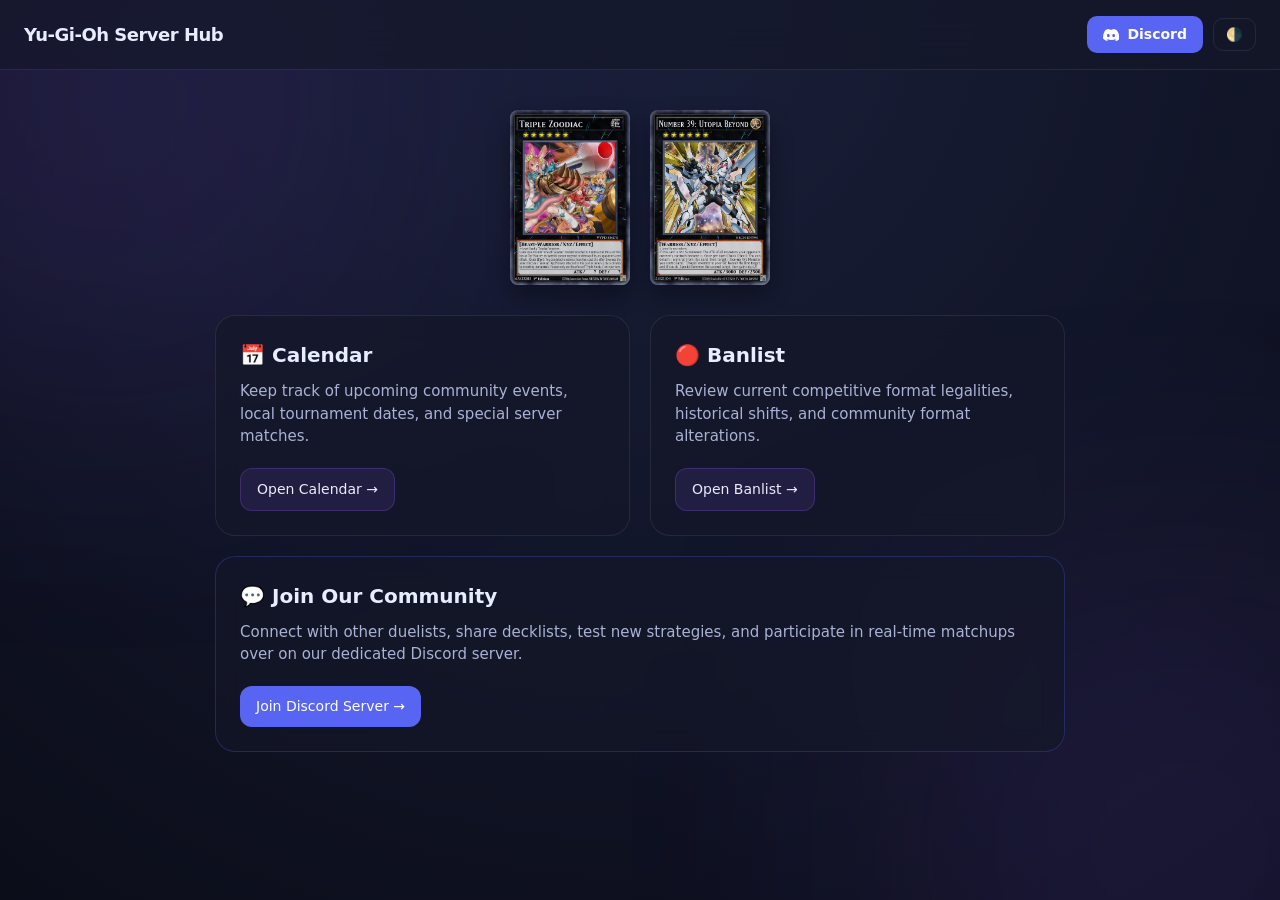
==== index.html @ 6e292252 "Update index.html" ====
<!DOCTYPE html>
<html lang="en">
<head>
  <meta charset="UTF-8" />
  <meta name="viewport" content="width=device-width, initial-scale=1.0"/>
  <title>Yu-Gi-Oh Server Hub</title>
  
  <link rel="icon" type="image/x-icon" href="images/favicon.ico" />
  <link rel="icon" type="image/png" href="images/1.png" />

  <style>
  :root {
    --bg: #0b0d19;
    --bg-gradient: radial-gradient(circle at top, #1a1f3a, #0b0d19);
    --panel: rgba(20, 23, 40, 0.65);
    --panel-border: rgba(255, 255, 255, 0.08);
    --text: #e8ecff;
    --muted: #aab2d5;
    --accent: #8b5cf6;
    --accent-glow: rgba(139, 92, 246, 0.12);
    --discord: #5865F2;
  }
      
  body.light {
    --bg: #f4f6fa;
    --bg-gradient: radial-gradient(circle at top, #e3e8f8, #f4f6fa);
    --panel: rgba(255, 255, 255, 0.75);
    --panel-border: rgba(0, 0, 0, 0.06);
    --text: #1a1d29;
    --muted: #5c6484;
    --accent: #6d28d9;
    --accent-glow: rgba(109, 40, 217, 0.06);
  }
      
  html {
    background-color: #0b0d19;
  }
  html.light {
    background-color: #f4f6fa;
  }

  body {
    margin: 0;
    font-family: system-ui, -apple-system, BlinkMacSystemFont, Arial, sans-serif;
    background-color: var(--bg);
    background-image: var(--bg-gradient);
    background-attachment: fixed;
    background-repeat: no-repeat;
    color: var(--text);
    overflow-x: hidden;
    line-height: 1.5;
    min-height: 100vh;
  }
      
  /* Background Ambient Glows */
  body::before,
  body::after {
    content: "";
    position: fixed;
    width: 500px;
    height: 500px;
    background: var(--accent);
    filter: blur(140px);
    opacity: var(--accent-glow-opacity, 0.15);
    z-index: 0;
    pointer-events: none;
    transition: background 0.3s, opacity 0.3s;
  }
  body.light::before, body.light::after { --accent-glow-opacity: 0.07; }
  body::before { top: -150px; left: -150px; }
  body::after { bottom: -200px; right: -150px; }
      
  /* Header */
  header {
    position: sticky;
    top: 0;
    z-index: 10;
    display: flex;
    justify-content: space-between;
    align-items: center;
    padding: 16px 24px;
    background: var(--panel);
    backdrop-filter: blur(16px);
    -webkit-backdrop-filter: blur(16px);
    border-bottom: 1px solid var(--panel-border);
  }
      
  .header-brand h1 {
    font-size: 18px;
    font-weight: 700;
    margin: 0;
    letter-spacing: -0.5px;
  }
      
  .header-actions {
    display: flex;
    gap: 10px;
    align-items: center;
  }
      
  /* Buttons & Links */
  button {
    background: transparent;
    border: 1px solid var(--panel-border);
    color: var(--text);
    padding: 8px 12px;
    border-radius: 10px;
    cursor: pointer;
    display: inline-flex;
    align-items: center;
    justify-content: center;
    transition: all 0.2s ease;
  }
      
  button:hover {
    background: rgba(255, 255, 255, 0.05);
    transform: scale(1.03);
  }
      
  body.light button:hover {
    background: rgba(0, 0, 0, 0.03);
  }
      
  .btn-discord {
    background: var(--discord);
    color: #fff;
    border: none;
    font-weight: 600;
    text-decoration: none;
    padding: 8px 16px;
    border-radius: 10px;
    font-size: 14px;
    display: inline-flex;
    align-items: center;
    gap: 8px;
    transition: all 0.2s ease;
  }
      
  .btn-discord:hover {
    background: #4752c4;
    transform: translateY(-1px);
    box-shadow: 0 4px 12px rgba(88, 101, 242, 0.3);
  }
      
  /* Layout Container */
  .container {
    max-width: 850px;
    margin: 40px auto;
    padding: 0 24px;
    position: relative;
    z-index: 2;
  }

  /* Mobile/Tablet Card Showcase Arena */
  .mobile-card-showcase {
    display: flex;
    justify-content: center;
    gap: 20px;
    margin-bottom: 30px;
  }
      
  .grid {
    display: grid;
    grid-template-columns: 1fr;
    gap: 20px;
  }
      
  @media (min-width: 650px) {
    .grid {
      grid-template-columns: 1fr 1fr;
    }
    .grid-full {
      grid-column: span 2;
    }
  }
      
  /* Cards Styling */
  .card {
    background: var(--panel);
    border: 1px solid var(--panel-border);
    border-radius: 20px;
    padding: 24px;
    backdrop-filter: blur(12px);
    -webkit-backdrop-filter: blur(12px);
    transition: transform 0.25s cubic-bezier(0.4, 0, 0.2, 1), border-color 0.25s;
    display: flex;
    flex-direction: column;
    justify-content: space-between;
  }
      
  .card:hover {
    transform: translateY(-5px);
    border-color: var(--accent);
    box-shadow: 0 10px 30px var(--accent-glow);
  }
      
  .card h2 {
    margin: 0 0 10px 0;
    font-size: 20px;
    display: flex;
    align-items: center;
    gap: 10px;
  }
      
  .card p {
    margin: 0 0 20px 0;
    color: var(--muted);
    font-size: 15px;
  }
      
  .card .card-action {
    display: inline-flex;
    align-items: center;
    align-self: flex-start;
    padding: 10px 16px;
    border-radius: 12px;
    background: var(--accent-glow);
    border: 1px solid rgba(139, 92, 246, 0.25);
    color: var(--text);
    text-decoration: none;
    font-weight: 500;
    font-size: 14px;
    transition: all 0.2s ease;
  }
      
  .card .card-action:hover {
    background: var(--accent);
    color: #fff;
    border-color: transparent;
  }
      
  /* Floating Containers & Yu-Gi-Oh Image Configs */
  .card-anim-container {
    z-index: 5;
    display: inline-block;
  }

  .floating-card {
    width: 120px;
    height: 175px;
    object-fit: cover;
    border-radius: 8px;
    box-shadow: 0 10px 25px rgba(0,0,0,0.4);
    cursor: pointer;
    opacity: 0.9;
    transition: opacity 0.15s ease;
    background-color: rgba(255, 255, 255, 0.05);
    display: block;
  }
      
  .card-anim-container:hover .floating-card {
    transform: scale(1.08);
    opacity: 1;
  }
      
  /* PC Specific Side-Float Layout Overrides */
  @media (min-width: 1300px) {
    .mobile-card-showcase {
      display: contents; 
    }
    .card-anim-container {
      position: fixed;
    }
    .floating-card {
      width: 140px;
      height: 204px;
      box-shadow: 0 200px 40px rgba(0,0,0,0.5);
    }
    .left { left: calc(50% - 630px); top: 180px; }
    .right { right: calc(50% - 630px); top: 180px; }
  }
      
  /* Float Animations on the containers */
  .float {
    animation: floaty 6s ease-in-out infinite;
  }
      
  @keyframes floaty {
    0%   { transform: translateY(0px) rotate(var(--r, 0deg)); }
    50%  { transform: translateY(-12px) rotate(calc(var(--r, 0deg) + 1.5deg)); }
    100% { transform: translateY(0px) rotate(var(--r, 0deg)); }
  }
  </style>
</head>
<body>

<header>    
  <div class="header-brand">    
    <h1>Yu-Gi-Oh Server Hub</h1>    
  </div>    
  <div class="header-actions">    
    <a href="https://discord.gg/arWVaBH9U5" target="_blank" class="btn-discord">    
      <svg width="16" height="16" viewBox="0 0 127.14 96.36" fill="currentColor"><path d="M107.7,8.07A105.15,105.15,0,0,0,77.26,0a77.19,77.19,0,0,0-3.3,6.83A96.67,96.67,0,0,0,53.22,6.83,77.19,77.19,0,0,0,49.88,0,105.15,105.15,0,0,0,19.44,8.07C3.66,31.58-1.86,54.65,1,77.53A105.73,105.73,0,0,0,32,96.36a74.37,74.37,0,0,0,6.72-10.93,68.6,68.6,0,0,1-10.64-5.12c.91-.67,1.81-1.37,2.65-2.1a75.22,75.22,0,0,0,72.94,0c.84.73,1.74,1.43,2.65,2.1a68.86,68.86,0,0,1-10.64,5.12,74.74,74.74,0,0,0,6.72,10.93,105.73,105.73,0,0,0,31.62-18.83C129.54,50.13,123.63,27.35,107.7,8.07ZM42.45,65.69C36.18,65.69,31,60,31,53S36.18,40.36,42.45,40.36,53.94,46,53.8,53,48.72,65.69,42.45,65.69Zm42.24,0C78.41,65.69,73.24,60,73.24,53S78.41,40.36,84.69,40.36,96.17,46,96,53,91,65.69,84.69,65.69Z"/></svg>    
      Discord    
    </a>    
    <button onclick="toggleTheme()" aria-label="Toggle Theme">🌗</button>    
  </div>    
</header>

<div class="container">
  <div class="mobile-card-showcase">
    <div class="card-anim-container left float" id="wrapperLeft">
      <img class="floating-card" id="cardLeft" alt="Left Card Image" />    
    </div>
    <div class="card-anim-container right float" id="wrapperRight">
      <img class="floating-card" id="cardRight" alt="Right Card Image" />
    </div>
  </div>

  <div class="grid">    
    <div class="card">    
      <div>    
        <h2>📅 Calendar</h2>    
        <p>Keep track of upcoming community events, local tournament dates, and special server matches.</p>    
      </div>    
      <a href="calendar.html" class="card-action">Open Calendar →</a>    
    </div>    

    <div class="card">    
      <div>    
        <h2>🔴 Banlist</h2>    
        <p>Review current competitive format legalities, historical shifts, and community format alterations.</p>    
      </div>    
      <a href="banlist.html" class="card-action">Open Banlist →</a>    
    </div>    

    <div class="card grid-full" style="border-color: rgba(88, 101, 242, 0.255);">    
      <div>    
        <h2>💬 Join Our Community</h2>    
        <p>Connect with other duelists, share decklists, test new strategies, and participate in real-time matchups over on our dedicated Discord server.</p>    
      </div>    
      <a href="https://discord.gg/arWVaBH9U5" target="_blank" class="card-action" style="background: var(--discord); color: white; border: none;">    
        Join Discord Server →    
      </a>    
    </div>
  </div>    
</div>

<script>    
/* ====================================    
   IMAGE ARRAY CONFIGURATION & PRELOADER    
   ==================================== */    
const VALID_IMAGES = [    
  "1.jpg", "10.jpg", "11.jpg", "2.jpg", "3.png",     
  "4.png", "5.png", "6.png", "7.png", "8.png", "9.jpg"    
];    

// Global storage array to hold initialized Image objects in background memory
const PRELOADED_CACHE = [];

function preloadAllImages() {
  VALID_IMAGES.forEach((filename) => {
    const imgObj = new Image();
    imgObj.src = `images/${filename}`;
    
    // Auto-detect case sensitivity and cache upper-case fallback variations too
    imgObj.onerror = () => {
      let fallbackPath = "";
      if (filename.endsWith(".jpg")) fallbackPath = filename.replace(".jpg", ".JPG");
      if (filename.endsWith(".png")) fallbackPath = filename.replace(".png", ".PNG");
      if (fallbackPath) {
        const fallbackObj = new Image();
        fallbackObj.src = `images/${fallbackPath}`;
        PRELOADED_CACHE.push(fallbackObj);
      }
    };
    PRELOADED_CACHE.push(imgObj);
  });
}
    
function getRandomImage() {    
  if (VALID_IMAGES.length === 0) return "";    
  const randomIndex = Math.floor(Math.random() * VALID_IMAGES.length);    
  return `images/${VALID_IMAGES[randomIndex]}`;    
}    
    
function loadWithFallback(imgElement, srcPath) {    
  // Pulling instantly from preloaded browser memory cache
  imgElement.src = srcPath;
  imgElement.style.opacity = "0.9";
  
  // Quick error handling check in case files aren't in the directory
  imgElement.onerror = () => {
    let fallbackPath = srcPath.toUpperCase().endsWith(".JPG") ? srcPath.replace(".jpg", ".JPG") : srcPath.replace(".png", ".PNG");
    imgElement.src = fallbackPath;
  };
}    
    
function setCard(el) {    
  el.style.opacity = "0";    
  setTimeout(() => {    
    loadWithFallback(el, getRandomImage());    
  }, 100);    
}    
    
function init() {    
  preloadAllImages(); // Force backgrounds to fetch every card asset right away

  const wrapperLeft = document.getElementById("wrapperLeft");
  const wrapperRight = document.getElementById("wrapperRight");
  const leftImg = document.getElementById("cardLeft");    
  const rightImg = document.getElementById("cardRight");    
    
  wrapperLeft.style.setProperty("--r", "-5deg");    
  wrapperRight.style.setProperty("--r", "5deg");    
    
  if (VALID_IMAGES.length > 0) {    
    loadWithFallback(leftImg, getRandomImage());    
    loadWithFallback(rightImg, getRandomImage());    
  }    
    
  leftImg.onclick = () => setCard(leftImg);    
  rightImg.onclick = () => setCard(rightImg);    
}    
    
/* Theme engine */    
function toggleTheme() {    
  const isLight = document.body.classList.toggle("light");    
  if (isLight) {
    document.documentElement.classList.add("light");
  } else {
    document.documentElement.classList.remove("light");
  }
  localStorage.setItem("theme", isLight ? "light" : "dark");    
}    
    
(function loadTheme(){    
  if (localStorage.getItem("theme") === "light") {    
    document.body.classList.add("light");    
    document.documentElement.classList.add("light");
  }    
})();    
    
document.addEventListener("DOMContentLoaded", init);    
</script>
</body>    
</html>
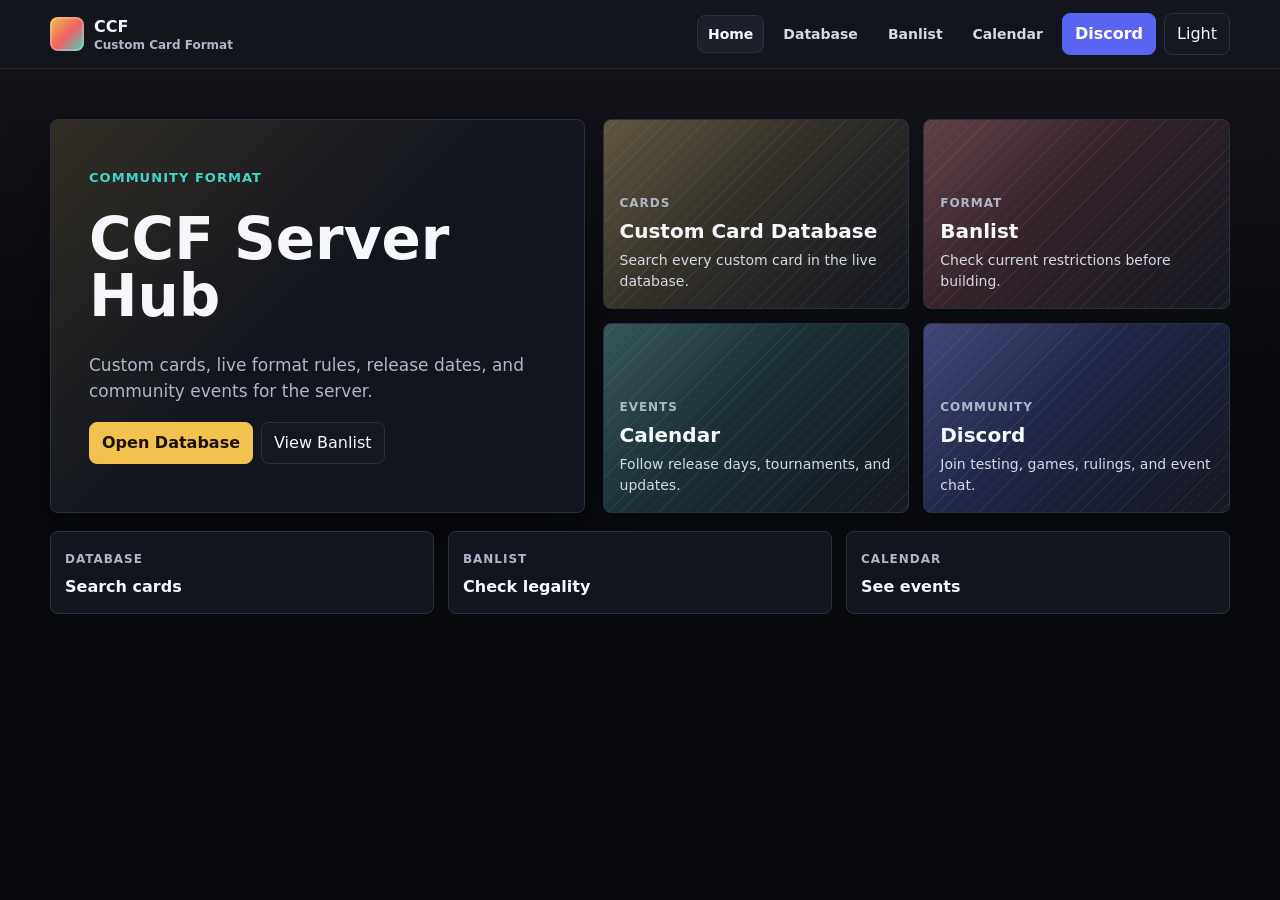
==== commit 39ecea60: "Add files via upload" ====
--- a/index.html
+++ b/index.html
@@ -2,436 +2,80 @@
 <html lang="en">
 <head>
   <meta charset="UTF-8" />
-  <meta name="viewport" content="width=device-width, initial-scale=1.0"/>
-  <title>Yu-Gi-Oh Server Hub</title>
-  
-  <link rel="icon" type="image/x-icon" href="images/favicon.ico" />
-  <link rel="icon" type="image/png" href="images/1.png" />
+  <meta name="viewport" content="width=device-width, initial-scale=1.0" />
+  <title>CCF Server Hub</title>
+  <link rel="stylesheet" href="styles.css" />
+  <script src="site.js" defer></script>
+</head>
+<body data-page="home">
+  <header class="site-header">
+    <div class="site-header-inner">
+      <a class="brand" href="index.html" aria-label="CCF home">
+        <span class="brand-mark" aria-hidden="true"></span>
+        <span>CCF<small>Custom Card Format</small></span>
+      </a>
 
-  <style>
-  :root {
-    --bg: #0b0d19;
-    --bg-gradient: radial-gradient(circle at top, #1a1f3a, #0b0d19);
-    --panel: rgba(20, 23, 40, 0.65);
-    --panel-border: rgba(255, 255, 255, 0.08);
-    --text: #e8ecff;
-    --muted: #aab2d5;
-    --accent: #8b5cf6;
-    --accent-glow: rgba(139, 92, 246, 0.12);
-    --discord: #5865F2;
-  }
-      
-  body.light {
-    --bg: #f4f6fa;
-    --bg-gradient: radial-gradient(circle at top, #e3e8f8, #f4f6fa);
-    --panel: rgba(255, 255, 255, 0.75);
-    --panel-border: rgba(0, 0, 0, 0.06);
-    --text: #1a1d29;
-    --muted: #5c6484;
-    --accent: #6d28d9;
-    --accent-glow: rgba(109, 40, 217, 0.06);
-  }
-      
-  html {
-    background-color: #0b0d19;
-  }
-  html.light {
-    background-color: #f4f6fa;
-  }
+      <nav class="site-nav" aria-label="Main navigation">
+        <a class="nav-link" data-nav="home" href="index.html">Home</a>
+        <a class="nav-link" data-nav="database" href="database.html">Database</a>
+        <a class="nav-link" data-nav="banlist" href="banlist.html">Banlist</a>
+        <a class="nav-link" data-nav="calendar" href="calendar.html">Calendar</a>
+        <a class="button discord" href="https://discord.gg/arWVaBH9U5" target="_blank" rel="noreferrer">Discord</a>
+        <button type="button" data-theme-toggle onclick="toggleTheme()">Light</button>
+      </nav>
+    </div>
+  </header>
 
-  body {
-    margin: 0;
-    font-family: system-ui, -apple-system, BlinkMacSystemFont, Arial, sans-serif;
-    background-color: var(--bg);
-    background-image: var(--bg-gradient);
-    background-attachment: fixed;
-    background-repeat: no-repeat;
-    color: var(--text);
-    overflow-x: hidden;
-    line-height: 1.5;
-    min-height: 100vh;
-  }
-      
-  /* Background Ambient Glows */
-  body::before,
-  body::after {
-    content: "";
-    position: fixed;
-    width: 500px;
-    height: 500px;
-    background: var(--accent);
-    filter: blur(140px);
-    opacity: var(--accent-glow-opacity, 0.15);
-    z-index: 0;
-    pointer-events: none;
-    transition: background 0.3s, opacity 0.3s;
-  }
-  body.light::before, body.light::after { --accent-glow-opacity: 0.07; }
-  body::before { top: -150px; left: -150px; }
-  body::after { bottom: -200px; right: -150px; }
-      
-  /* Header */
-  header {
-    position: sticky;
-    top: 0;
-    z-index: 10;
-    display: flex;
-    justify-content: space-between;
-    align-items: center;
-    padding: 16px 24px;
-    background: var(--panel);
-    backdrop-filter: blur(16px);
-    -webkit-backdrop-filter: blur(16px);
-    border-bottom: 1px solid var(--panel-border);
-  }
-      
-  .header-brand h1 {
-    font-size: 18px;
-    font-weight: 700;
-    margin: 0;
-    letter-spacing: -0.5px;
-  }
-      
-  .header-actions {
-    display: flex;
-    gap: 10px;
-    align-items: center;
-  }
-      
-  /* Buttons & Links */
-  button {
-    background: transparent;
-    border: 1px solid var(--panel-border);
-    color: var(--text);
-    padding: 8px 12px;
-    border-radius: 10px;
-    cursor: pointer;
-    display: inline-flex;
-    align-items: center;
-    justify-content: center;
-    transition: all 0.2s ease;
-  }
-      
-  button:hover {
-    background: rgba(255, 255, 255, 0.05);
-    transform: scale(1.03);
-  }
-      
-  body.light button:hover {
-    background: rgba(0, 0, 0, 0.03);
-  }
-      
-  .btn-discord {
-    background: var(--discord);
-    color: #fff;
-    border: none;
-    font-weight: 600;
-    text-decoration: none;
-    padding: 8px 16px;
-    border-radius: 10px;
-    font-size: 14px;
-    display: inline-flex;
-    align-items: center;
-    gap: 8px;
-    transition: all 0.2s ease;
-  }
-      
-  .btn-discord:hover {
-    background: #4752c4;
-    transform: translateY(-1px);
-    box-shadow: 0 4px 12px rgba(88, 101, 242, 0.3);
-  }
-      
-  /* Layout Container */
-  .container {
-    max-width: 850px;
-    margin: 40px auto;
-    padding: 0 24px;
-    position: relative;
-    z-index: 2;
-  }
+  <main class="site-shell">
+    <section class="home-hero" aria-labelledby="pageTitle">
+      <div class="home-hero-copy">
+        <p class="page-kicker">Community Format</p>
+        <h1 id="pageTitle">CCF Server Hub</h1>
+        <p class="lead">Custom cards, live format rules, release dates, and community events for the server.</p>
+        <div class="action-row">
+          <a class="button primary" href="database.html">Open Database</a>
+          <a class="button" href="banlist.html">View Banlist</a>
+        </div>
+      </div>
 
-  /* Mobile/Tablet Card Showcase Arena */
-  .mobile-card-showcase {
-    display: flex;
-    justify-content: center;
-    gap: 20px;
-    margin-bottom: 30px;
-  }
-      
-  .grid {
-    display: grid;
-    grid-template-columns: 1fr;
-    gap: 20px;
-  }
-      
-  @media (min-width: 650px) {
-    .grid {
-      grid-template-columns: 1fr 1fr;
-    }
-    .grid-full {
-      grid-column: span 2;
-    }
-  }
-      
-  /* Cards Styling */
-  .card {
-    background: var(--panel);
-    border: 1px solid var(--panel-border);
-    border-radius: 20px;
-    padding: 24px;
-    backdrop-filter: blur(12px);
-    -webkit-backdrop-filter: blur(12px);
-    transition: transform 0.25s cubic-bezier(0.4, 0, 0.2, 1), border-color 0.25s;
-    display: flex;
-    flex-direction: column;
-    justify-content: space-between;
-  }
-      
-  .card:hover {
-    transform: translateY(-5px);
-    border-color: var(--accent);
-    box-shadow: 0 10px 30px var(--accent-glow);
-  }
-      
-  .card h2 {
-    margin: 0 0 10px 0;
-    font-size: 20px;
-    display: flex;
-    align-items: center;
-    gap: 10px;
-  }
-      
-  .card p {
-    margin: 0 0 20px 0;
-    color: var(--muted);
-    font-size: 15px;
-  }
-      
-  .card .card-action {
-    display: inline-flex;
-    align-items: center;
-    align-self: flex-start;
-    padding: 10px 16px;
-    border-radius: 12px;
-    background: var(--accent-glow);
-    border: 1px solid rgba(139, 92, 246, 0.25);
-    color: var(--text);
-    text-decoration: none;
-    font-weight: 500;
-    font-size: 14px;
-    transition: all 0.2s ease;
-  }
-      
-  .card .card-action:hover {
-    background: var(--accent);
-    color: #fff;
-    border-color: transparent;
-  }
-      
-  /* Floating Containers & Yu-Gi-Oh Image Configs */
-  .card-anim-container {
-    z-index: 5;
-    display: inline-block;
-  }
+      <div class="home-feature-grid" aria-label="Featured site sections">
+        <a class="feature-card database-feature" href="database.html">
+          <span class="label">Cards</span>
+          <strong>Custom Card Database</strong>
+          <p>Search every custom card in the live database.</p>
+        </a>
+        <a class="feature-card banlist-feature" href="banlist.html">
+          <span class="label">Format</span>
+          <strong>Banlist</strong>
+          <p>Check current restrictions before building.</p>
+        </a>
+        <a class="feature-card calendar-feature" href="calendar.html">
+          <span class="label">Events</span>
+          <strong>Calendar</strong>
+          <p>Follow release days, tournaments, and updates.</p>
+        </a>
+        <a class="feature-card discord-feature" href="https://discord.gg/arWVaBH9U5" target="_blank" rel="noreferrer">
+          <span class="label">Community</span>
+          <strong>Discord</strong>
+          <p>Join testing, games, rulings, and event chat.</p>
+        </a>
+      </div>
+    </section>
 
-  .floating-card {
-    width: 120px;
-    height: 175px;
-    object-fit: cover;
-    border-radius: 8px;
-    box-shadow: 0 10px 25px rgba(0,0,0,0.4);
-    cursor: pointer;
-    opacity: 0.9;
-    transition: opacity 0.15s ease;
-    background-color: rgba(255, 255, 255, 0.05);
-    display: block;
-  }
-      
-  .card-anim-container:hover .floating-card {
-    transform: scale(1.08);
-    opacity: 1;
-  }
-      
-  /* PC Specific Side-Float Layout Overrides */
-  @media (min-width: 1300px) {
-    .mobile-card-showcase {
-      display: contents; 
-    }
-    .card-anim-container {
-      position: fixed;
-    }
-    .floating-card {
-      width: 140px;
-      height: 204px;
-      box-shadow: 0 200px 40px rgba(0,0,0,0.5);
-    }
-    .left { left: calc(50% - 630px); top: 180px; }
-    .right { right: calc(50% - 630px); top: 180px; }
-  }
-      
-  /* Float Animations on the containers */
-  .float {
-    animation: floaty 6s ease-in-out infinite;
-  }
-      
-  @keyframes floaty {
-    0%   { transform: translateY(0px) rotate(var(--r, 0deg)); }
-    50%  { transform: translateY(-12px) rotate(calc(var(--r, 0deg) + 1.5deg)); }
-    100% { transform: translateY(0px) rotate(var(--r, 0deg)); }
-  }
-  </style>
-</head>
-<body>
-
-<header>    
-  <div class="header-brand">    
-    <h1>Yu-Gi-Oh Server Hub</h1>    
-  </div>    
-  <div class="header-actions">    
-    <a href="https://discord.gg/arWVaBH9U5" target="_blank" class="btn-discord">    
-      <svg width="16" height="16" viewBox="0 0 127.14 96.36" fill="currentColor"><path d="M107.7,8.07A105.15,105.15,0,0,0,77.26,0a77.19,77.19,0,0,0-3.3,6.83A96.67,96.67,0,0,0,53.22,6.83,77.19,77.19,0,0,0,49.88,0,105.15,105.15,0,0,0,19.44,8.07C3.66,31.58-1.86,54.65,1,77.53A105.73,105.73,0,0,0,32,96.36a74.37,74.37,0,0,0,6.72-10.93,68.6,68.6,0,0,1-10.64-5.12c.91-.67,1.81-1.37,2.65-2.1a75.22,75.22,0,0,0,72.94,0c.84.73,1.74,1.43,2.65,2.1a68.86,68.86,0,0,1-10.64,5.12,74.74,74.74,0,0,0,6.72,10.93,105.73,105.73,0,0,0,31.62-18.83C129.54,50.13,123.63,27.35,107.7,8.07ZM42.45,65.69C36.18,65.69,31,60,31,53S36.18,40.36,42.45,40.36,53.94,46,53.8,53,48.72,65.69,42.45,65.69Zm42.24,0C78.41,65.69,73.24,60,73.24,53S78.41,40.36,84.69,40.36,96.17,46,96,53,91,65.69,84.69,65.69Z"/></svg>    
-      Discord    
-    </a>    
-    <button onclick="toggleTheme()" aria-label="Toggle Theme">🌗</button>    
-  </div>    
-</header>
-
-<div class="container">
-  <div class="mobile-card-showcase">
-    <div class="card-anim-container left float" id="wrapperLeft">
-      <img class="floating-card" id="cardLeft" alt="Left Card Image" />    
-    </div>
-    <div class="card-anim-container right float" id="wrapperRight">
-      <img class="floating-card" id="cardRight" alt="Right Card Image" />
-    </div>
-  </div>
-
-  <div class="grid">    
-    <div class="card">    
-      <div>    
-        <h2>📅 Calendar</h2>    
-        <p>Keep track of upcoming community events, local tournament dates, and special server matches.</p>    
-      </div>    
-      <a href="calendar.html" class="card-action">Open Calendar →</a>    
-    </div>    
-
-    <div class="card">    
-      <div>    
-        <h2>🔴 Banlist</h2>    
-        <p>Review current competitive format legalities, historical shifts, and community format alterations.</p>    
-      </div>    
-      <a href="banlist.html" class="card-action">Open Banlist →</a>    
-    </div>    
-
-    <div class="card grid-full" style="border-color: rgba(88, 101, 242, 0.255);">    
-      <div>    
-        <h2>💬 Join Our Community</h2>    
-        <p>Connect with other duelists, share decklists, test new strategies, and participate in real-time matchups over on our dedicated Discord server.</p>    
-      </div>    
-      <a href="https://discord.gg/arWVaBH9U5" target="_blank" class="card-action" style="background: var(--discord); color: white; border: none;">    
-        Join Discord Server →    
-      </a>    
-    </div>
-  </div>    
-</div>
-
-<script>    
-/* ====================================    
-   IMAGE ARRAY CONFIGURATION & PRELOADER    
-   ==================================== */    
-const VALID_IMAGES = [    
-  "1.jpg", "10.jpg", "11.jpg", "2.jpg", "3.png",     
-  "4.png", "5.png", "6.png", "7.png", "8.png", "9.jpg"    
-];    
-
-// Global storage array to hold initialized Image objects in background memory
-const PRELOADED_CACHE = [];
-
-function preloadAllImages() {
-  VALID_IMAGES.forEach((filename) => {
-    const imgObj = new Image();
-    imgObj.src = `images/${filename}`;
-    
-    // Auto-detect case sensitivity and cache upper-case fallback variations too
-    imgObj.onerror = () => {
-      let fallbackPath = "";
-      if (filename.endsWith(".jpg")) fallbackPath = filename.replace(".jpg", ".JPG");
-      if (filename.endsWith(".png")) fallbackPath = filename.replace(".png", ".PNG");
-      if (fallbackPath) {
-        const fallbackObj = new Image();
-        fallbackObj.src = `images/${fallbackPath}`;
-        PRELOADED_CACHE.push(fallbackObj);
-      }
-    };
-    PRELOADED_CACHE.push(imgObj);
-  });
-}
-    
-function getRandomImage() {    
-  if (VALID_IMAGES.length === 0) return "";    
-  const randomIndex = Math.floor(Math.random() * VALID_IMAGES.length);    
-  return `images/${VALID_IMAGES[randomIndex]}`;    
-}    
-    
-function loadWithFallback(imgElement, srcPath) {    
-  // Pulling instantly from preloaded browser memory cache
-  imgElement.src = srcPath;
-  imgElement.style.opacity = "0.9";
-  
-  // Quick error handling check in case files aren't in the directory
-  imgElement.onerror = () => {
-    let fallbackPath = srcPath.toUpperCase().endsWith(".JPG") ? srcPath.replace(".jpg", ".JPG") : srcPath.replace(".png", ".PNG");
-    imgElement.src = fallbackPath;
-  };
-}    
-    
-function setCard(el) {    
-  el.style.opacity = "0";    
-  setTimeout(() => {    
-    loadWithFallback(el, getRandomImage());    
-  }, 100);    
-}    
-    
-function init() {    
-  preloadAllImages(); // Force backgrounds to fetch every card asset right away
-
-  const wrapperLeft = document.getElementById("wrapperLeft");
-  const wrapperRight = document.getElementById("wrapperRight");
-  const leftImg = document.getElementById("cardLeft");    
-  const rightImg = document.getElementById("cardRight");    
-    
-  wrapperLeft.style.setProperty("--r", "-5deg");    
-  wrapperRight.style.setProperty("--r", "5deg");    
-    
-  if (VALID_IMAGES.length > 0) {    
-    loadWithFallback(leftImg, getRandomImage());    
-    loadWithFallback(rightImg, getRandomImage());    
-  }    
-    
-  leftImg.onclick = () => setCard(leftImg);    
-  rightImg.onclick = () => setCard(rightImg);    
-}    
-    
-/* Theme engine */    
-function toggleTheme() {    
-  const isLight = document.body.classList.toggle("light");    
-  if (isLight) {
-    document.documentElement.classList.add("light");
-  } else {
-    document.documentElement.classList.remove("light");
-  }
-  localStorage.setItem("theme", isLight ? "light" : "dark");    
-}    
-    
-(function loadTheme(){    
-  if (localStorage.getItem("theme") === "light") {    
-    document.body.classList.add("light");    
-    document.documentElement.classList.add("light");
-  }    
-})();    
-    
-document.addEventListener("DOMContentLoaded", init);    
-</script>
-</body>    
-</html>+    <section class="home-strip" aria-label="Quick links">
+      <a href="database.html">
+        <span>Database</span>
+        <strong>Search cards</strong>
+      </a>
+      <a href="banlist.html">
+        <span>Banlist</span>
+        <strong>Check legality</strong>
+      </a>
+      <a href="calendar.html">
+        <span>Calendar</span>
+        <strong>See events</strong>
+      </a>
+    </section>
+  </main>
+</body>
+</html>
--- a/styles.css
+++ b/styles.css
@@ -0,0 +1,1054 @@
+:root {
+  color-scheme: dark;
+  --bg: #08090d;
+  --bg-top: #15141b;
+  --surface: #141720;
+  --surface-strong: #1c202b;
+  --surface-soft: rgba(20, 23, 32, 0.88);
+  --line: #2a3241;
+  --line-soft: rgba(255, 255, 255, 0.08);
+  --text: #f5f7fb;
+  --muted: #aeb7c7;
+  --muted-strong: #d4dae5;
+  --gold: #f2c14e;
+  --aqua: #45d5c6;
+  --rose: #ef6262;
+  --blue: #6aa9ff;
+  --green: #7ad66d;
+  --violet: #8e75ff;
+  --discord: #5865f2;
+  --shadow: 0 18px 50px rgba(0, 0, 0, 0.32);
+  --radius: 8px;
+}
+
+body.light {
+  color-scheme: light;
+  --bg: #f6f8fb;
+  --bg-top: #e8edf5;
+  --surface: #ffffff;
+  --surface-strong: #eef2f8;
+  --surface-soft: rgba(255, 255, 255, 0.9);
+  --line: #d9e0ea;
+  --line-soft: rgba(19, 24, 32, 0.1);
+  --text: #151922;
+  --muted: #667286;
+  --muted-strong: #3d4757;
+  --shadow: 0 18px 45px rgba(30, 42, 58, 0.12);
+}
+
+* {
+  box-sizing: border-box;
+}
+
+html {
+  min-height: 100%;
+  background: var(--bg);
+}
+
+body {
+  min-height: 100vh;
+  margin: 0;
+  background:
+    linear-gradient(180deg, var(--bg-top) 0, var(--bg) 380px),
+    linear-gradient(rgba(255, 255, 255, 0.028) 1px, transparent 1px),
+    linear-gradient(90deg, rgba(255, 255, 255, 0.028) 1px, transparent 1px);
+  background-size: auto, 36px 36px, 36px 36px;
+  color: var(--text);
+  font-family: Inter, ui-sans-serif, system-ui, -apple-system, BlinkMacSystemFont, "Segoe UI", Arial, sans-serif;
+  line-height: 1.5;
+}
+
+a {
+  color: inherit;
+}
+
+img {
+  max-width: 100%;
+}
+
+button,
+input,
+select,
+textarea {
+  font: inherit;
+}
+
+button,
+.button {
+  min-height: 40px;
+  border: 1px solid var(--line);
+  border-radius: var(--radius);
+  background: var(--surface);
+  color: var(--text);
+  cursor: pointer;
+  display: inline-flex;
+  align-items: center;
+  justify-content: center;
+  gap: 8px;
+  padding: 8px 12px;
+  text-decoration: none;
+  transition: border-color 0.18s ease, background 0.18s ease, transform 0.18s ease;
+}
+
+button:hover,
+.button:hover {
+  border-color: var(--aqua);
+  background: var(--surface-strong);
+  transform: translateY(-1px);
+}
+
+button:disabled {
+  cursor: not-allowed;
+  opacity: 0.55;
+  transform: none;
+}
+
+.button.primary,
+button.primary {
+  background: var(--gold);
+  border-color: var(--gold);
+  color: #18140b;
+  font-weight: 800;
+}
+
+.button.discord {
+  background: var(--discord);
+  border-color: var(--discord);
+  color: #ffffff;
+  font-weight: 800;
+}
+
+.button.ghost {
+  background: transparent;
+}
+
+.site-header {
+  position: sticky;
+  top: 0;
+  z-index: 20;
+  border-bottom: 1px solid var(--line-soft);
+  background: color-mix(in srgb, var(--surface-soft) 92%, transparent);
+  backdrop-filter: blur(16px);
+}
+
+.site-header-inner {
+  width: min(1180px, calc(100% - 32px));
+  min-height: 68px;
+  margin: 0 auto;
+  display: flex;
+  align-items: center;
+  justify-content: space-between;
+  gap: 16px;
+}
+
+.brand {
+  display: inline-flex;
+  align-items: center;
+  gap: 10px;
+  text-decoration: none;
+  font-weight: 900;
+  letter-spacing: 0;
+  white-space: nowrap;
+}
+
+.brand-mark {
+  width: 34px;
+  height: 34px;
+  border-radius: var(--radius);
+  background:
+    linear-gradient(135deg, var(--gold), var(--rose) 52%, var(--aqua));
+  box-shadow: inset 0 0 0 2px rgba(255, 255, 255, 0.22);
+}
+
+.brand small {
+  display: block;
+  color: var(--muted);
+  font-size: 12px;
+  font-weight: 700;
+  line-height: 1.1;
+}
+
+.site-nav {
+  display: flex;
+  align-items: center;
+  justify-content: flex-end;
+  flex-wrap: wrap;
+  gap: 8px;
+}
+
+.nav-link {
+  min-height: 38px;
+  border: 1px solid transparent;
+  border-radius: var(--radius);
+  color: var(--muted-strong);
+  display: inline-flex;
+  align-items: center;
+  padding: 7px 10px;
+  text-decoration: none;
+  font-weight: 750;
+  font-size: 14px;
+}
+
+.nav-link:hover,
+.nav-link.active {
+  border-color: var(--line);
+  color: var(--text);
+  background: var(--surface-strong);
+}
+
+.site-shell {
+  width: min(1180px, calc(100% - 32px));
+  margin: 0 auto;
+  padding: 28px 0 48px;
+}
+
+.page-intro {
+  display: grid;
+  grid-template-columns: minmax(0, 1fr) auto;
+  align-items: end;
+  gap: 20px;
+  margin: 18px 0 22px;
+}
+
+.home-hero {
+  display: grid;
+  grid-template-columns: minmax(0, 0.92fr) minmax(360px, 1.08fr);
+  gap: 18px;
+  align-items: stretch;
+  margin-top: 22px;
+}
+
+.home-hero-copy {
+  border: 1px solid var(--line);
+  border-radius: var(--radius);
+  background:
+    linear-gradient(135deg, color-mix(in srgb, var(--gold) 14%, transparent), transparent 48%),
+    var(--surface-soft);
+  box-shadow: var(--shadow);
+  padding: clamp(22px, 4vw, 38px);
+  display: grid;
+  align-content: center;
+  gap: 18px;
+}
+
+.home-feature-grid {
+  display: grid;
+  grid-template-columns: repeat(2, minmax(0, 1fr));
+  gap: 14px;
+}
+
+.feature-card {
+  min-height: 190px;
+  border: 1px solid var(--line);
+  border-radius: var(--radius);
+  background: var(--surface);
+  color: var(--text);
+  display: grid;
+  align-content: end;
+  padding: 16px;
+  text-decoration: none;
+  overflow: hidden;
+  position: relative;
+  transition: border-color 0.18s ease, transform 0.18s ease;
+}
+
+.feature-card::before {
+  content: "";
+  position: absolute;
+  inset: 0;
+  background:
+    linear-gradient(135deg, rgba(255, 255, 255, 0.14), transparent 45%),
+    repeating-linear-gradient(135deg, rgba(255, 255, 255, 0.08) 0 1px, transparent 1px 9px);
+  opacity: 0.75;
+}
+
+.feature-card:hover {
+  border-color: var(--aqua);
+  transform: translateY(-2px);
+}
+
+.feature-card > * {
+  position: relative;
+}
+
+.feature-card .label,
+.home-strip span {
+  color: var(--muted);
+  font-size: 12px;
+  font-weight: 900;
+  letter-spacing: 0.08em;
+  text-transform: uppercase;
+}
+
+.feature-card strong {
+  display: block;
+  margin-top: 8px;
+  font-size: 20px;
+  line-height: 1.1;
+}
+
+.feature-card p {
+  margin: 8px 0 0;
+  color: var(--muted-strong);
+  font-size: 14px;
+}
+
+.database-feature {
+  background: linear-gradient(135deg, color-mix(in srgb, var(--gold) 26%, var(--surface)), var(--surface));
+}
+
+.banlist-feature {
+  background: linear-gradient(135deg, color-mix(in srgb, var(--rose) 26%, var(--surface)), var(--surface));
+}
+
+.calendar-feature {
+  background: linear-gradient(135deg, color-mix(in srgb, var(--aqua) 23%, var(--surface)), var(--surface));
+}
+
+.discord-feature {
+  background: linear-gradient(135deg, color-mix(in srgb, var(--discord) 34%, var(--surface)), var(--surface));
+}
+
+.home-strip {
+  display: grid;
+  grid-template-columns: repeat(3, minmax(0, 1fr));
+  gap: 14px;
+  margin-top: 18px;
+}
+
+.home-strip a {
+  border: 1px solid var(--line);
+  border-radius: var(--radius);
+  background: var(--surface-soft);
+  color: var(--text);
+  padding: 14px;
+  text-decoration: none;
+  transition: border-color 0.18s ease, transform 0.18s ease;
+}
+
+.home-strip a:hover {
+  border-color: var(--gold);
+  transform: translateY(-2px);
+}
+
+.home-strip strong {
+  display: block;
+  margin-top: 5px;
+}
+
+.page-kicker {
+  margin: 0 0 6px;
+  color: var(--aqua);
+  font-weight: 900;
+  font-size: 13px;
+  letter-spacing: 0.08em;
+  text-transform: uppercase;
+}
+
+h1,
+h2,
+h3,
+p {
+  margin-top: 0;
+}
+
+h1 {
+  margin-bottom: 10px;
+  font-size: clamp(32px, 5vw, 58px);
+  line-height: 0.98;
+  letter-spacing: 0;
+}
+
+h2 {
+  font-size: clamp(22px, 3vw, 34px);
+  line-height: 1.05;
+  margin-bottom: 12px;
+}
+
+h3 {
+  font-size: 18px;
+  margin-bottom: 8px;
+}
+
+.lead {
+  max-width: 720px;
+  margin-bottom: 0;
+  color: var(--muted);
+  font-size: 17px;
+}
+
+.tool-surface {
+  border: 1px solid var(--line);
+  border-radius: var(--radius);
+  background: var(--surface-soft);
+  box-shadow: var(--shadow);
+}
+
+.toolbar {
+  display: grid;
+  grid-template-columns: minmax(220px, 1fr) repeat(3, minmax(150px, 180px));
+  gap: 10px;
+  padding: 12px;
+}
+
+.banlist-toolbar {
+  grid-template-columns: minmax(220px, 1fr) auto;
+}
+
+.field {
+  display: grid;
+  gap: 6px;
+}
+
+.field label,
+.field > span {
+  color: var(--muted);
+  font-size: 12px;
+  font-weight: 850;
+  letter-spacing: 0.06em;
+  text-transform: uppercase;
+}
+
+.field input,
+.field select,
+.field textarea,
+.search-input {
+  width: 100%;
+  min-height: 42px;
+  border: 1px solid var(--line);
+  border-radius: var(--radius);
+  background: var(--surface);
+  color: var(--text);
+  outline: none;
+  padding: 9px 11px;
+}
+
+.field textarea {
+  min-height: 110px;
+  resize: vertical;
+}
+
+.field input:focus,
+.field select:focus,
+.field textarea:focus,
+.search-input:focus {
+  border-color: var(--aqua);
+  box-shadow: 0 0 0 3px color-mix(in srgb, var(--aqua) 20%, transparent);
+}
+
+.database-layout {
+  display: grid;
+  grid-template-columns: minmax(0, 1fr) 330px;
+  gap: 16px;
+  align-items: start;
+}
+
+.database-results {
+  display: grid;
+  gap: 14px;
+}
+
+.result-meta {
+  display: flex;
+  align-items: center;
+  justify-content: space-between;
+  gap: 12px;
+  color: var(--muted);
+  font-size: 14px;
+}
+
+.card-grid,
+.ban-card-grid {
+  display: grid;
+  grid-template-columns: repeat(auto-fill, minmax(210px, 1fr));
+  gap: 14px;
+}
+
+.card-result,
+.ban-card,
+.shortcut-card,
+.status-card {
+  min-width: 0;
+  border: 1px solid var(--line);
+  border-radius: var(--radius);
+  background: var(--surface);
+  overflow: hidden;
+}
+
+.card-result {
+  cursor: pointer;
+  display: grid;
+  grid-template-columns: 86px minmax(0, 1fr);
+  min-height: 130px;
+  transition: border-color 0.18s ease, transform 0.18s ease;
+}
+
+.card-result:hover,
+.card-result.active {
+  border-color: var(--gold);
+  transform: translateY(-2px);
+}
+
+.card-art {
+  position: relative;
+  min-height: 130px;
+  background:
+    linear-gradient(145deg, rgba(242, 193, 78, 0.22), rgba(69, 213, 198, 0.16)),
+    repeating-linear-gradient(135deg, rgba(255, 255, 255, 0.12) 0 1px, transparent 1px 8px),
+    var(--surface-strong);
+}
+
+.card-art img {
+  width: 100%;
+  height: 100%;
+  min-height: 130px;
+  object-fit: cover;
+  display: block;
+}
+
+.card-art.missing::after,
+.detail-art.missing::after {
+  content: "CCF";
+  position: absolute;
+  inset: 0;
+  display: grid;
+  place-items: center;
+  color: color-mix(in srgb, var(--text) 62%, transparent);
+  font-size: 22px;
+  font-weight: 950;
+  letter-spacing: 0.12em;
+}
+
+.card-body {
+  padding: 12px;
+  min-width: 0;
+  display: grid;
+  align-content: start;
+  gap: 8px;
+}
+
+.card-name {
+  color: var(--text);
+  font-weight: 900;
+  line-height: 1.15;
+}
+
+.card-text {
+  color: var(--muted);
+  font-size: 13px;
+  line-height: 1.35;
+  display: -webkit-box;
+  -webkit-line-clamp: 3;
+  -webkit-box-orient: vertical;
+  overflow: hidden;
+}
+
+.pill-row,
+.tag-list {
+  display: flex;
+  flex-wrap: wrap;
+  gap: 6px;
+}
+
+.pill {
+  min-height: 24px;
+  border: 1px solid var(--line);
+  border-radius: 999px;
+  color: var(--muted-strong);
+  display: inline-flex;
+  align-items: center;
+  padding: 3px 8px;
+  font-size: 12px;
+  font-weight: 850;
+}
+
+.pill.gold {
+  border-color: color-mix(in srgb, var(--gold) 45%, var(--line));
+  color: var(--gold);
+}
+
+.pill.aqua {
+  border-color: color-mix(in srgb, var(--aqua) 45%, var(--line));
+  color: var(--aqua);
+}
+
+.pill.rose {
+  border-color: color-mix(in srgb, var(--rose) 45%, var(--line));
+  color: var(--rose);
+}
+
+.detail-panel {
+  position: sticky;
+  top: 86px;
+  padding: 12px;
+}
+
+.detail-art {
+  position: relative;
+  aspect-ratio: 63 / 88;
+  border: 1px solid var(--line);
+  border-radius: var(--radius);
+  overflow: hidden;
+  background:
+    linear-gradient(145deg, rgba(242, 193, 78, 0.22), rgba(69, 213, 198, 0.16)),
+    repeating-linear-gradient(135deg, rgba(255, 255, 255, 0.12) 0 1px, transparent 1px 8px),
+    var(--surface-strong);
+}
+
+.detail-art img {
+  width: 100%;
+  height: 100%;
+  object-fit: cover;
+  display: block;
+}
+
+.detail-content {
+  padding-top: 12px;
+}
+
+.detail-content dl {
+  display: grid;
+  grid-template-columns: 90px minmax(0, 1fr);
+  gap: 6px 10px;
+  margin: 12px 0 0;
+  font-size: 14px;
+}
+
+.detail-content dt {
+  color: var(--muted);
+  font-weight: 800;
+}
+
+.detail-content dd {
+  margin: 0;
+  color: var(--text);
+}
+
+.empty-state,
+.load-state {
+  border: 1px dashed var(--line);
+  border-radius: var(--radius);
+  color: var(--muted);
+  padding: 24px;
+  text-align: center;
+  background: color-mix(in srgb, var(--surface) 74%, transparent);
+}
+
+.shortcut-grid {
+  display: grid;
+  grid-template-columns: repeat(3, minmax(0, 1fr));
+  gap: 14px;
+  margin-top: 18px;
+}
+
+.shortcut-card {
+  padding: 16px;
+  text-decoration: none;
+  transition: border-color 0.18s ease, transform 0.18s ease;
+}
+
+.shortcut-card:hover {
+  border-color: var(--aqua);
+  transform: translateY(-2px);
+}
+
+.shortcut-card .label {
+  color: var(--muted);
+  font-size: 12px;
+  font-weight: 900;
+  letter-spacing: 0.08em;
+  text-transform: uppercase;
+}
+
+.shortcut-card strong {
+  display: block;
+  margin-top: 8px;
+  font-size: 18px;
+}
+
+.shortcut-card p {
+  margin: 8px 0 0;
+  color: var(--muted);
+  font-size: 14px;
+}
+
+.status-tabs {
+  display: flex;
+  flex-wrap: wrap;
+  gap: 8px;
+  min-width: 0;
+  padding: 12px;
+}
+
+.status-tab {
+  min-width: 0;
+}
+
+.status-tab.active[data-status="forbidden"] {
+  background: var(--rose);
+  border-color: var(--rose);
+  color: #ffffff;
+}
+
+.status-tab.active[data-status="limited"] {
+  background: var(--gold);
+  border-color: var(--gold);
+  color: #18140b;
+}
+
+.status-tab.active[data-status="semi_limited"] {
+  background: var(--blue);
+  border-color: var(--blue);
+  color: #07111e;
+}
+
+.ban-card {
+  display: grid;
+  grid-template-columns: 94px minmax(0, 1fr);
+  min-height: 142px;
+}
+
+.ban-badge {
+  align-self: start;
+  width: fit-content;
+  border-radius: 999px;
+  color: #ffffff;
+  padding: 3px 8px;
+  font-size: 12px;
+  font-weight: 950;
+}
+
+.ban-badge.forbidden {
+  background: var(--rose);
+}
+
+.ban-badge.limited {
+  background: var(--gold);
+  color: #18140b;
+}
+
+.ban-badge.semi_limited {
+  background: var(--blue);
+  color: #06111f;
+}
+
+.calendar-header {
+  display: flex;
+  align-items: center;
+  justify-content: space-between;
+  gap: 12px;
+  margin-bottom: 14px;
+}
+
+.calendar-controls {
+  display: flex;
+  align-items: center;
+  gap: 8px;
+}
+
+.month-label {
+  min-width: 168px;
+  color: var(--muted-strong);
+  font-weight: 900;
+  text-align: center;
+}
+
+.calendar-grid {
+  display: grid;
+  grid-template-columns: repeat(7, minmax(0, 1fr));
+  gap: 8px;
+}
+
+.day-name {
+  color: var(--muted);
+  font-size: 12px;
+  font-weight: 900;
+  letter-spacing: 0.06em;
+  min-width: 0;
+  padding: 8px 4px;
+  text-align: center;
+  text-transform: uppercase;
+}
+
+.calendar-day {
+  min-height: 118px;
+  min-width: 0;
+  border: 1px solid var(--line);
+  border-radius: var(--radius);
+  background: var(--surface);
+  padding: 8px;
+  display: grid;
+  align-content: start;
+  gap: 6px;
+}
+
+.calendar-day.today {
+  border-color: var(--gold);
+  box-shadow: inset 0 0 0 1px var(--gold);
+}
+
+.calendar-day.empty {
+  background: transparent;
+  border-color: transparent;
+  box-shadow: none;
+}
+
+.date-number {
+  font-weight: 950;
+}
+
+.event-badge {
+  border-radius: 999px;
+  color: #ffffff;
+  display: inline-flex;
+  width: fit-content;
+  min-height: 22px;
+  align-items: center;
+  padding: 3px 7px;
+  font-size: 11px;
+  font-weight: 900;
+  overflow-wrap: anywhere;
+}
+
+.event-badge.banlist {
+  background: var(--rose);
+}
+
+.event-badge.release {
+  background: var(--aqua);
+  color: #031a18;
+}
+
+.event-badge.tourney {
+  background: var(--violet);
+}
+
+.editor-layout {
+  display: grid;
+  grid-template-columns: 330px minmax(0, 1fr);
+  gap: 16px;
+  align-items: start;
+}
+
+.editor-panel {
+  padding: 14px;
+}
+
+.editor-panel.sticky {
+  position: sticky;
+  top: 86px;
+}
+
+.editor-list {
+  display: grid;
+  gap: 8px;
+  margin-top: 12px;
+}
+
+.editor-list button {
+  justify-content: flex-start;
+  text-align: left;
+}
+
+.editor-list button.active {
+  border-color: var(--gold);
+}
+
+.form-grid {
+  display: grid;
+  grid-template-columns: repeat(2, minmax(0, 1fr));
+  gap: 12px;
+}
+
+.form-grid .span-2 {
+  grid-column: 1 / -1;
+}
+
+.action-row {
+  display: flex;
+  flex-wrap: wrap;
+  gap: 8px;
+  align-items: center;
+}
+
+.json-preview {
+  min-height: 260px;
+  font-family: "Cascadia Mono", Consolas, monospace;
+  font-size: 13px;
+}
+
+.image-upload-row {
+  display: flex;
+  flex-wrap: wrap;
+  gap: 8px;
+  align-items: center;
+}
+
+.image-upload-row input[type="file"] {
+  min-height: auto;
+  padding: 8px;
+}
+
+.image-preview {
+  width: min(220px, 100%);
+  aspect-ratio: 63 / 88;
+  border: 1px solid var(--line);
+  border-radius: var(--radius);
+  background:
+    linear-gradient(145deg, rgba(242, 193, 78, 0.22), rgba(69, 213, 198, 0.16)),
+    repeating-linear-gradient(135deg, rgba(255, 255, 255, 0.12) 0 1px, transparent 1px 8px),
+    var(--surface-strong);
+  display: grid;
+  place-items: center;
+  overflow: hidden;
+  color: var(--muted);
+  font-size: 13px;
+  font-weight: 850;
+}
+
+.image-preview img {
+  width: 100%;
+  height: 100%;
+  object-fit: cover;
+  display: block;
+}
+
+.notice {
+  border-left: 4px solid var(--gold);
+  border-radius: var(--radius);
+  background: color-mix(in srgb, var(--gold) 12%, var(--surface));
+  color: var(--muted-strong);
+  padding: 12px;
+}
+
+.danger {
+  border-left-color: var(--rose);
+  background: color-mix(in srgb, var(--rose) 12%, var(--surface));
+}
+
+@media (max-width: 920px) {
+  .site-header-inner,
+  .page-intro,
+  .home-hero,
+  .database-layout,
+  .editor-layout {
+    grid-template-columns: 1fr;
+  }
+
+  .site-header-inner {
+    display: grid;
+    align-items: start;
+    padding: 12px 0;
+  }
+
+  .site-nav {
+    justify-content: flex-start;
+  }
+
+  .toolbar {
+    grid-template-columns: 1fr 1fr;
+  }
+
+  .detail-panel,
+  .editor-panel.sticky {
+    position: static;
+  }
+
+  .detail-panel {
+    display: grid;
+    grid-template-columns: 190px minmax(0, 1fr);
+    gap: 12px;
+  }
+
+  .detail-content {
+    padding-top: 0;
+  }
+
+  .shortcut-grid {
+    grid-template-columns: 1fr;
+  }
+
+  .home-feature-grid,
+  .home-strip {
+    grid-template-columns: 1fr;
+  }
+}
+
+@media (max-width: 640px) {
+  .site-shell {
+    width: min(100% - 24px, 1180px);
+    padding-top: 18px;
+  }
+
+  .site-header-inner {
+    width: min(100% - 24px, 1180px);
+  }
+
+  .site-nav {
+    display: grid;
+    grid-template-columns: repeat(2, minmax(0, 1fr));
+    width: 100%;
+  }
+
+  .nav-link,
+  .site-nav button,
+  .site-nav .button {
+    width: 100%;
+  }
+
+  .toolbar,
+  .banlist-toolbar,
+  .form-grid,
+  .detail-panel {
+    grid-template-columns: 1fr;
+  }
+
+  .status-tabs {
+    display: grid;
+    grid-template-columns: 1fr;
+  }
+
+  .status-tab {
+    width: 100%;
+  }
+
+  .card-grid,
+  .ban-card-grid {
+    grid-template-columns: 1fr;
+  }
+
+  .calendar-grid {
+    gap: 5px;
+  }
+
+  .calendar-day {
+    min-height: 82px;
+    padding: 6px;
+  }
+
+  .day-name {
+    font-size: 10px;
+    padding: 6px 0;
+  }
+
+  .event-badge {
+    max-width: 100%;
+    font-size: 10px;
+    justify-content: center;
+    min-width: 0;
+    padding-inline: 2px;
+    white-space: normal;
+  }
+
+  .calendar-header {
+    display: grid;
+  }
+
+  .calendar-controls {
+    justify-content: space-between;
+  }
+
+  .month-label {
+    min-width: 0;
+  }
+}
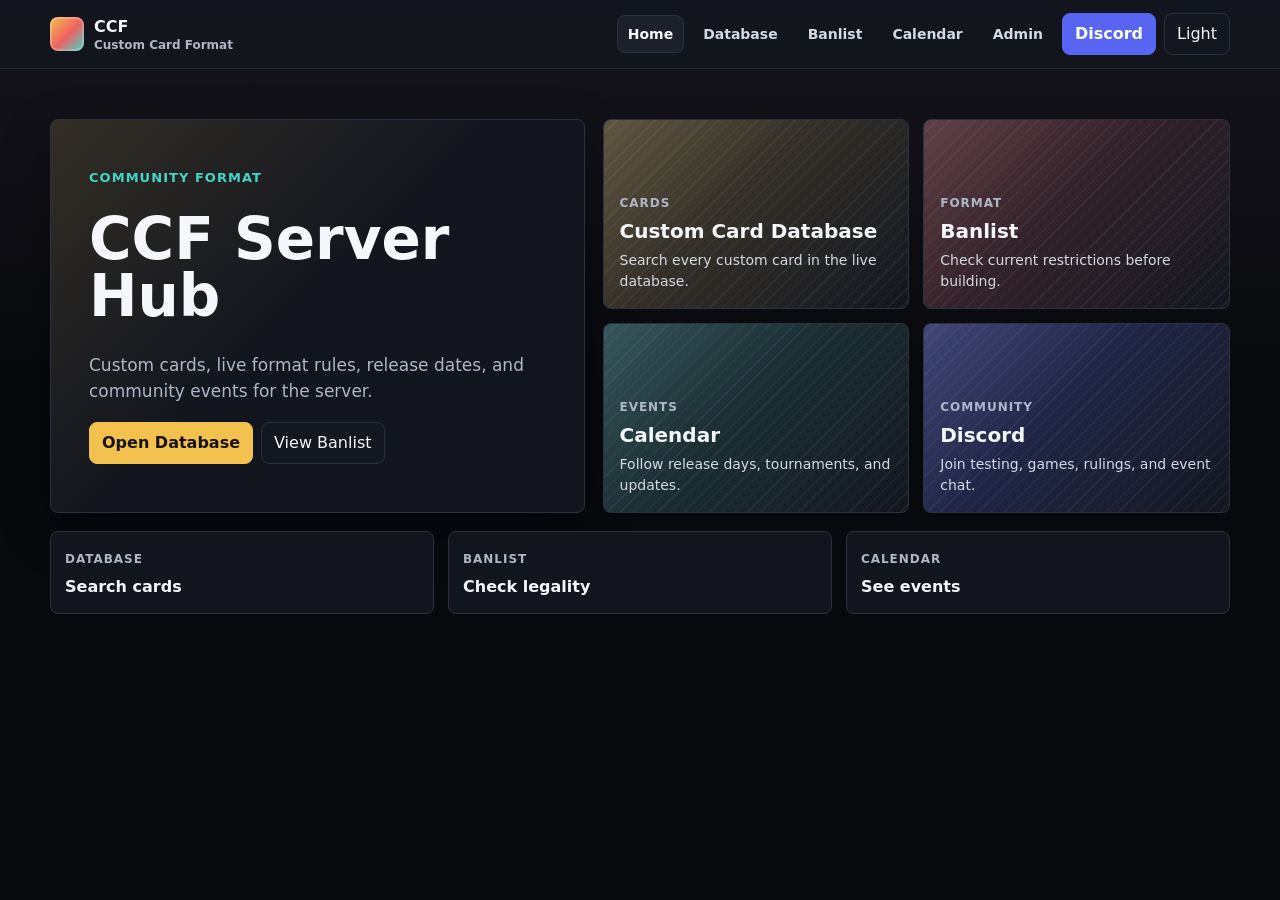
==== commit ebae93d9: "Add files via upload" ====
--- a/index.html
+++ b/index.html
@@ -4,6 +4,7 @@
   <meta charset="UTF-8" />
   <meta name="viewport" content="width=device-width, initial-scale=1.0" />
   <title>CCF Server Hub</title>
+  <link rel="icon" type="image/x-icon" href="images/favicon.ico" />
   <link rel="stylesheet" href="styles.css" />
   <script src="site.js" defer></script>
 </head>
@@ -20,6 +21,7 @@
         <a class="nav-link" data-nav="database" href="database.html">Database</a>
         <a class="nav-link" data-nav="banlist" href="banlist.html">Banlist</a>
         <a class="nav-link" data-nav="calendar" href="calendar.html">Calendar</a>
+        <a class="nav-link" data-nav="editor" href="banlist-editor.html">Admin</a>
         <a class="button discord" href="https://discord.gg/arWVaBH9U5" target="_blank" rel="noreferrer">Discord</a>
         <button type="button" data-theme-toggle onclick="toggleTheme()">Light</button>
       </nav>
--- a/styles.css
+++ b/styles.css
@@ -871,6 +871,57 @@
   align-items: center;
 }
 
+.hidden {
+  display: none !important;
+}
+
+.admin-session {
+  display: flex;
+  align-items: center;
+  justify-content: space-between;
+  flex-wrap: wrap;
+  gap: 12px;
+  margin-bottom: 16px;
+}
+
+.compact-field {
+  min-width: min(220px, 100%);
+}
+
+.admin-tabs {
+  display: flex;
+  flex-wrap: wrap;
+  gap: 8px;
+  margin-bottom: 16px;
+}
+
+.admin-view {
+  display: block;
+}
+
+.admin-list {
+  display: grid;
+  gap: 10px;
+  margin-top: 12px;
+}
+
+.admin-list-item {
+  border: 1px solid var(--line);
+  border-radius: var(--radius);
+  background: var(--surface);
+  display: grid;
+  grid-template-columns: minmax(0, 1fr) auto;
+  gap: 12px;
+  align-items: start;
+  padding: 12px;
+}
+
+.admin-list-item p {
+  margin: 4px 0 0;
+  color: var(--muted);
+  overflow-wrap: anywhere;
+}
+
 .json-preview {
   min-height: 260px;
   font-family: "Cascadia Mono", Consolas, monospace;
@@ -949,6 +1000,11 @@
     grid-template-columns: 1fr 1fr;
   }
 
+  .admin-session,
+  .admin-list-item {
+    grid-template-columns: 1fr;
+  }
+
   .detail-panel,
   .editor-panel.sticky {
     position: static;
